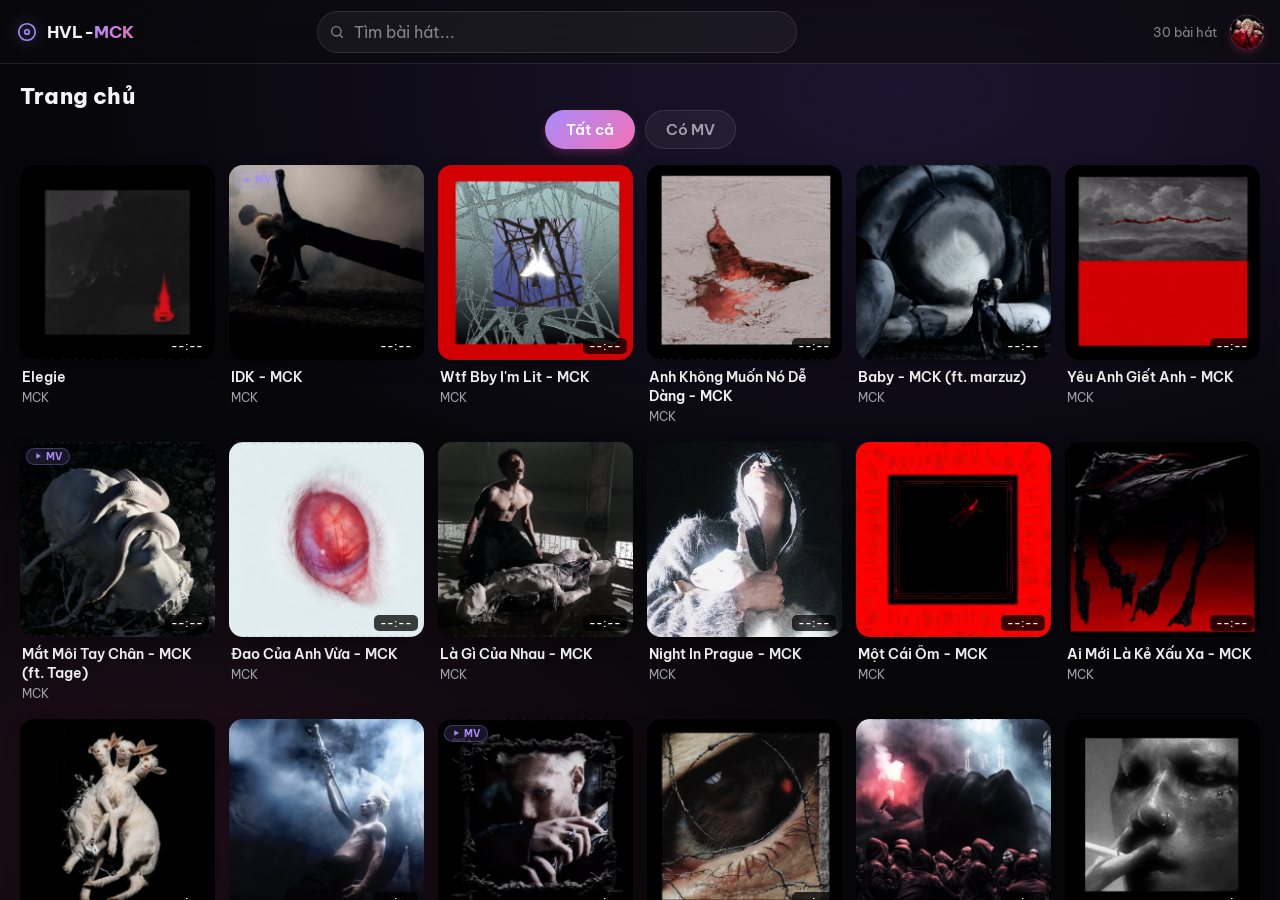
==== index.html @ 8ac19ee5 "feat: show back button while fullscreen to exit first Browsers do not paint anything outside the ful" ====
<!doctype html>
<html lang="vi">
  <head>
    <meta charset="UTF-8" />
    <meta
      name="viewport"
      content="width=device-width, initial-scale=1, viewport-fit=cover"
    />
    <title>HVL-MCK — 30 bài hát</title>
    <meta name="theme-color" content="#07070a" />
    <meta
      name="description"
      content="Trình nghe nhạc offline cho bộ sưu tập 30 bài hát MCK"
    />
    <link rel="manifest" href="manifest.json" />
    <link rel="icon" href="images/logo.jpg" type="image/jpeg" />
    <link rel="apple-touch-icon" href="images/logo.jpg" />
    <link rel="preconnect" href="https://fonts.googleapis.com" />
    <link rel="preconnect" href="https://fonts.gstatic.com" crossorigin />
    <link
      href="https://fonts.googleapis.com/css2?family=Be+Vietnam+Pro:wght@400;500;600;700;800&display=swap"
      rel="stylesheet"
    />
    <link rel="stylesheet" href="css/style.css" />
  </head>
  <body>
    <div class="ambient" id="ambient" aria-hidden="true"></div>

    <div id="app">
      <header class="topbar">
        <div class="brand" id="brand-home" role="button" tabindex="0" aria-label="Về trang chủ">
          <span class="brand-mark">
            <svg
              viewBox="0 0 24 24"
              width="22"
              height="22"
              fill="none"
              stroke="currentColor"
              stroke-width="1.8"
              stroke-linecap="round"
              stroke-linejoin="round"
            >
              <circle cx="12" cy="12" r="9" />
              <circle cx="12" cy="12" r="2.5" />
            </svg>
          </span>
          <span class="brand-name">HVL-<em>MCK</em></span>
        </div>
        <div class="search">
          <svg
            class="search-icon"
            viewBox="0 0 24 24"
            width="16"
            height="16"
            fill="none"
            stroke="currentColor"
            stroke-width="2"
            stroke-linecap="round"
          >
            <circle cx="11" cy="11" r="7" />
            <path d="m20 20-3.5-3.5" />
          </svg>
          <input
            id="search-input"
            type="search"
            placeholder="Tìm bài hát..."
            autocomplete="off"
          />
        </div>
        <div class="topbar-meta">
          <span id="song-count">30 bài hát</span>
          <span class="topbar-avatar" aria-hidden="true"><img src="images/logo.jpg" alt="HVL-MCK" /></span>
        </div>
      </header>

      <div class="yt-body">
        <main class="main">
          <section id="view-home" class="view view-home">
            <div class="view-head">
              <h1 id="home-title" class="view-title">Trang chủ</h1>
              <div class="filter-group" id="filter-group">
                <button
                  type="button"
                  class="filter-pill active"
                  data-filter="all"
                >
                  Tất cả
                </button>
                <button type="button" class="filter-pill" data-filter="mv">
                  Có MV
                </button>
              </div>
            </div>
            <ul id="card-grid" class="card-grid"></ul>
            <p id="no-results" class="no-results" hidden>
              Không tìm thấy bài hát nào.
            </p>
          </section>

          <section id="view-watch" class="view view-watch" hidden>
            <div class="watch-cols">
              <div class="watch-player">
                <button
                  id="btn-back"
                  class="icon-btn"
                  aria-label="Quay lại trang chủ"
                >
                  <svg
                    viewBox="0 0 24 24"
                    width="20"
                    height="20"
                    fill="none"
                    stroke="currentColor"
                    stroke-width="2"
                    stroke-linecap="round"
                    stroke-linejoin="round"
                  >
                    <path d="M15 18l-6-6 6-6" />
                  </svg>
                </button>
                <div class="watch-stage">
                  <div class="stage-visual" id="stage-visual">
                    <div class="stage-empty" id="stage-empty">
                    <svg
                      viewBox="0 0 24 24"
                      width="40"
                      height="40"
                      fill="none"
                      stroke="currentColor"
                      stroke-width="1.5"
                      stroke-linecap="round"
                      stroke-linejoin="round"
                    >
                      <circle cx="12" cy="12" r="9" />
                      <path d="M9 15V9l7-2v6" />
                    </svg>
                    <p>Chọn một bài hát để bắt đầu</p>
                  </div>
                  <video
                    id="audio-el"
                    class="audio-video"
                    playsinline
                    preload="metadata"
                    muted
                    hidden
                  ></video>
                  <video
                    id="mv-video"
                    class="mv-video"
                    playsinline
                    preload="metadata"
                    muted
                    hidden
                  ></video>
                  <!--
                    The real, always-audible sound source. audio-el/mv-video above are
                    muted decorative pictures only — see js/app.js for why.
                  -->
                  <audio id="sound-el" preload="metadata" hidden></audio>
                  <div class="stage-overlay">
                    <div class="progress-row">
                      <span id="time-current" class="time">0:00</span>
                      <input
                        id="progress"
                        class="progress"
                        type="range"
                        min="0"
                        max="100"
                        value="0"
                        step="0.1"
                        aria-label="Tiến trình bài hát"
                      />
                      <span id="time-duration" class="time">0:00</span>
                    </div>
                    <div class="controls-row">
                      <button
                        id="btn-shuffle"
                        class="ctrl-btn"
                        title="Phát ngẫu nhiên"
                        aria-label="Phát ngẫu nhiên"
                      >
                        <svg
                          viewBox="0 0 24 24"
                          width="20"
                          height="20"
                          fill="none"
                          stroke="currentColor"
                          stroke-width="2"
                          stroke-linecap="round"
                          stroke-linejoin="round"
                        >
                          <path d="M3 7h4l10 10h4" />
                          <path d="M17 7h4v4" />
                          <path d="M3 17h4l2.5-2.5" />
                          <path d="m14.5 9.5 2.5-2.5h4" />
                        </svg>
                      </button>
                      <button
                        id="btn-prev"
                        class="ctrl-btn"
                        title="Bài trước"
                        aria-label="Bài trước"
                      >
                        <svg
                          viewBox="0 0 24 24"
                          width="22"
                          height="22"
                          fill="currentColor"
                        >
                          <path d="M6 5h2v14H6zM20 5v14l-11-7z" />
                        </svg>
                      </button>
                      <button
                        id="btn-play"
                        class="ctrl-btn play-btn"
                        title="Phát / Tạm dừng"
                        aria-label="Phát hoặc tạm dừng"
                      >
                        <svg
                          id="icon-play"
                          class="icon-play"
                          viewBox="0 0 24 24"
                          width="26"
                          height="26"
                          fill="currentColor"
                        >
                          <path d="M8 5.5v13l11-6.5-11-6.5z" />
                        </svg>
                        <svg
                          id="icon-pause"
                          class="icon-pause"
                          viewBox="0 0 24 24"
                          width="26"
                          height="26"
                          fill="currentColor"
                        >
                          <path d="M7 5h3.5v14H7zM13.5 5H17v14h-3.5z" />
                        </svg>
                      </button>
                      <button
                        id="btn-next"
                        class="ctrl-btn"
                        title="Bài sau"
                        aria-label="Bài sau"
                      >
                        <svg
                          viewBox="0 0 24 24"
                          width="22"
                          height="22"
                          fill="currentColor"
                        >
                          <path d="M16 5h2v14h-2zM4 5v14l11-7z" />
                        </svg>
                      </button>
                      <button
                        id="btn-repeat"
                        class="ctrl-btn"
                        title="Lặp lại"
                        aria-label="Lặp lại"
                      >
                        <svg
                          viewBox="0 0 24 24"
                          width="20"
                          height="20"
                          fill="none"
                          stroke="currentColor"
                          stroke-width="2"
                          stroke-linecap="round"
                          stroke-linejoin="round"
                        >
                          <path d="m17 2 4 4-4 4" />
                          <path d="M3 11V9a4 4 0 0 1 4-4h14" />
                          <path d="m7 22-4-4 4-4" />
                          <path d="M21 13v2a4 4 0 0 1-4 4H3" />
                        </svg>
                        <span id="repeat-one-badge" class="repeat-one-badge">1</span>
                      </button>
                      <button
                        id="btn-fullscreen"
                        class="ctrl-btn fullscreen-btn"
                        title="Toàn màn hình"
                        aria-label="Xem toàn màn hình"
                      >
                        <svg
                          id="icon-fs-expand"
                          class="icon-fs-expand"
                          viewBox="0 0 24 24"
                          width="18"
                          height="18"
                          fill="none"
                          stroke="currentColor"
                          stroke-width="2"
                          stroke-linecap="round"
                          stroke-linejoin="round"
                        >
                          <path d="M8 3H5a2 2 0 0 0-2 2v3" />
                          <path d="M21 8V5a2 2 0 0 0-2-2h-3" />
                          <path d="M3 16v3a2 2 0 0 0 2 2h3" />
                          <path d="M16 21h3a2 2 0 0 0 2-2v-3" />
                        </svg>
                        <svg
                          id="icon-fs-collapse"
                          class="icon-fs-collapse"
                          viewBox="0 0 24 24"
                          width="18"
                          height="18"
                          fill="none"
                          stroke="currentColor"
                          stroke-width="2"
                          stroke-linecap="round"
                          stroke-linejoin="round"
                        >
                          <path d="M8 3v3a2 2 0 0 1-2 2H3" />
                          <path d="M21 8h-3a2 2 0 0 1-2-2V3" />
                          <path d="M3 16h3a2 2 0 0 1 2 2v3" />
                          <path d="M16 21v-3a2 2 0 0 1 2-2h3" />
                        </svg>
                      </button>
                    </div>
                  </div>
                  <button
                    id="btn-fs-back"
                    class="icon-btn fs-back-btn"
                    aria-label="Thoát toàn màn hình"
                  >
                    <svg
                      viewBox="0 0 24 24"
                      width="20"
                      height="20"
                      fill="none"
                      stroke="currentColor"
                      stroke-width="2"
                      stroke-linecap="round"
                      stroke-linejoin="round"
                    >
                      <path d="M15 18l-6-6 6-6" />
                    </svg>
                  </button>
                </div>
                <div class="watch-top-info">
                  <div class="watch-top-text">
                    <h2 id="stage-title" class="stage-title">
                      Chưa phát bài nào
                    </h2>
                    <p id="stage-sub" class="stage-sub">MCK</p>
                  </div>
                  <div class="view-toggle" id="view-toggle">
                    <button
                      type="button"
                      class="view-btn active"
                      data-mode="image"
                    >
                      <svg
                        viewBox="0 0 24 24"
                        width="16"
                        height="16"
                        fill="none"
                        stroke="currentColor"
                        stroke-width="2"
                        stroke-linecap="round"
                        stroke-linejoin="round"
                      >
                        <path d="M9 18V5l12-2v13" />
                        <circle cx="6" cy="18" r="3" />
                        <circle cx="18" cy="16" r="3" />
                      </svg>
                      <span>Audio</span>
                    </button>
                    <button
                      type="button"
                      class="view-btn"
                      data-mode="mv"
                      id="mv-toggle-btn"
                      disabled
                    >
                      <svg
                        viewBox="0 0 24 24"
                        width="16"
                        height="16"
                        fill="currentColor"
                      >
                        <path d="M8 5.5v13l11-6.5-11-6.5z" />
                      </svg>
                      <span>MV</span>
                    </button>
                  </div>
                </div>
                </div>
              </div>
              <aside class="watch-list" aria-label="Danh sách phát">
                <h3 class="watch-list-title">Danh sách phát</h3>
                <ul id="song-list" class="song-list"></ul>
              </aside>
            </div>
          </section>

          <footer class="site-footer" aria-label="Thông tin website">
            <div class="footer-grid">
              <div class="footer-brand-col">
                <div class="footer-brand">
                  <img
                    class="footer-logo"
                    src="images/logo.jpg"
                    alt="Logo HVL-MCK"
                    loading="lazy"
                  />
                  <div>
                    <p class="footer-name">HVL-<span>MCK</span></p>
                    <p class="footer-tagline">
                      Không gian âm nhạc dành cho những người yêu MCK.
                    </p>
                  </div>
                </div>
                <p class="footer-note">
                  Trình nghe nhạc nhẹ, nhanh và hoạt động ngoại tuyến —
                  dành riêng cho bộ sưu tập 30 ca khúc của MCK.
                </p>
              </div>

              <div class="footer-cols">
                <section class="footer-section" aria-labelledby="footer-about-title">
                  <h2 id="footer-about-title" class="footer-heading">Về trang web</h2>
                  <ul class="footer-list">
                    <li>Đầy đủ 30 track và 6 MV từ album</li>
                    <li>Phát nền &amp; điều khiển bằng phím tắt</li>
                    <li>Tìm kiếm không dấu</li>
                    <li>PWA — cài đặt và dùng offline</li>
                  </ul>
                </section>

                <section class="footer-section" aria-labelledby="footer-author-title">
                  <h2 id="footer-author-title" class="footer-heading">Người xây dựng</h2>
                  <div class="footer-author">
                    <img
                      class="footer-avt"
                      src="images/my_avt.png"
                      alt="Avatar Twot"
                      loading="lazy"
                    />
                    <p class="footer-text">
                      Thiết kế &amp; phát triển bởi
                      <strong>Twot</strong> — được tạo nên từ niềm đam mê
                      âm nhạc và coding.
                    </p>
                  </div>
                  <ul class="footer-contact" aria-label="Liên hệ">
                    <li>
                      <svg viewBox="0 0 24 24" width="14" height="14" fill="none" stroke="currentColor" stroke-width="2" stroke-linecap="round" stroke-linejoin="round" aria-hidden="true">
                        <rect x="2" y="4" width="20" height="16" rx="2" />
                        <path d="m22 7-10 6L2 7" />
                      </svg>
                      <a href="mailto:nguyenngoctinh011258@gmail.com">nguyenngoctinh011258@gmail.com</a>
                    </li>
                    <li>
                      <svg viewBox="0 0 24 24" width="14" height="14" fill="currentColor" aria-hidden="true">
                        <path d="M12 .3a12 12 0 0 0-3.8 23.4c.6.1.8-.3.8-.6v-2c-3.3.7-4-1.6-4-1.6-.6-1.4-1.4-1.8-1.4-1.8-1.1-.8.1-.8.1-.8 1.2.1 1.9 1.3 1.9 1.3 1.1 1.9 2.9 1.3 3.6 1 .1-.8.4-1.3.8-1.6-2.7-.3-5.5-1.4-5.5-6 0-1.3.5-2.4 1.3-3.2-.1-.3-.6-1.6.1-3.2 0 0 1-.3 3.4 1.3a11.7 11.7 0 0 1 6.2 0c2.3-1.6 3.4-1.3 3.4-1.3.7 1.6.2 2.9.1 3.2.8.8 1.3 1.9 1.3 3.2 0 4.6-2.8 5.6-5.5 6 .4.4.8 1.1.8 2.2v3.3c0 .3.2.7.8.6A12 12 0 0 0 12 .3" />
                      </svg>
                      <a href="https://github.com/twotnguyen" target="_blank" rel="noopener">twotnguyen</a>
                    </li>
                    <li>
                      <svg viewBox="0 0 24 24" width="14" height="14" fill="currentColor" aria-hidden="true">
                        <path d="M24 12.07C24 5.4 18.63 0 12 0S0 5.4 0 12.07c0 6.02 4.39 11.01 10.13 11.93v-8.44H7.08v-3.49h3.05V9.41c0-3.02 1.79-4.7 4.53-4.7 1.31 0 2.68.24 2.68.24v2.97h-1.51c-1.49 0-1.96.93-1.96 1.89v2.26h3.33l-.53 3.49h-2.8V24C19.61 23.08 24 18.09 24 12.07" />
                      </svg>
                      <a href="https://www.facebook.com/nguyen.tinh.754402" target="_blank" rel="noopener">Nguyen Tinh</a>
                    </li>
                    <li>
                      <svg viewBox="0 0 24 24" width="14" height="14" fill="currentColor" aria-hidden="true">
                        <path d="M12 2.16c3.2 0 3.58.01 4.85.07 1.17.05 1.8.25 2.23.41.56.22.96.48 1.38.9.42.42.68.82.9 1.38.16.42.36 1.06.41 2.23.06 1.27.07 1.65.07 4.85s-.01 3.58-.07 4.85c-.05 1.17-.25 1.8-.41 2.23-.22.56-.48.96-.9 1.38-.42.42-.82.68-1.38.9-.42.16-1.06.36-2.23.41-1.27.06-1.65.07-4.85.07s-3.58-.01-4.85-.07c-1.17-.05-1.8-.25-2.23-.41a3.7 3.7 0 0 1-1.38-.9 3.7 3.7 0 0 1-.9-1.38c-.16-.42-.36-1.06-.41-2.23C2.17 15.58 2.16 15.2 2.16 12s.01-3.58.07-4.85c.05-1.17.25-1.8.41-2.23.22-.56.48-.96.9-1.38.42-.42.82-.68 1.38-.9.42-.16 1.06-.36 2.23-.41C8.42 2.17 8.8 2.16 12 2.16M12 0C8.74 0 8.33.01 7.05.07 5.78.13 4.9.33 4.14.63c-.79.3-1.46.72-2.13 1.38A5.88 5.88 0 0 0 .63 4.14C.33 4.9.13 5.78.07 7.05.01 8.33 0 8.74 0 12s.01 3.67.07 4.95c.06 1.27.26 2.15.56 2.91.3.79.72 1.46 1.38 2.13a5.88 5.88 0 0 0 2.13 1.38c.76.3 1.64.5 2.91.56C8.33 23.99 8.74 24 12 24s3.67-.01 4.95-.07c1.27-.06 2.15-.26 2.91-.56a5.88 5.88 0 0 0 2.13-1.38 5.88 5.88 0 0 0 1.38-2.13c.3-.76.5-1.64.56-2.91.06-1.28.07-1.69.07-4.95s-.01-3.67-.07-4.95c-.06-1.27-.26-2.15-.56-2.91a5.88 5.88 0 0 0-1.38-2.13A5.88 5.88 0 0 0 19.86.63c-.76-.3-1.64-.5-2.91-.56C15.67.01 15.26 0 12 0m0 5.84A6.16 6.16 0 1 0 18.16 12 6.16 6.16 0 0 0 12 5.84M12 16a4 4 0 1 1 4-4 4 4 0 0 1-4 4m7.85-10.4a1.44 1.44 0 1 1-1.44-1.44 1.44 1.44 0 0 1 1.44 1.44" />
                      </svg>
                      <a href="https://www.instagram.com/ybtwot/?hl=en" target="_blank" rel="noopener">ybtwot</a>
                    </li>
                  </ul>
                </section>

                <section class="footer-section" aria-labelledby="footer-tech-title">
                  <h2 id="footer-tech-title" class="footer-heading">Công nghệ</h2>
                  <ul class="footer-tech" aria-label="Công nghệ sử dụng">
                    <li><span class="dot dot-html"></span>HTML5</li>
                    <li><span class="dot dot-css"></span>CSS3</li>
                    <li><span class="dot dot-js"></span>JavaScript</li>
                    <li><span class="dot dot-pwa"></span>PWA</li>
                  </ul>
                </section>
              </div>
            </div>

            <div class="footer-bottom">
              <p class="footer-copyright">&copy; 2026 Twot. All rights reserved.</p>
              <p class="footer-made">
                Làm bằng <span class="heart" aria-hidden="true">&hearts;</span> và âm nhạc
              </p>
            </div>
          </footer>
        </main>
      </div>

      <div class="player-bar" id="player-bar" hidden>
        <div class="pb-row">
          <img id="pb-cover" class="pb-cover" alt="" />
          <div class="pb-info">
            <div id="pb-title" class="pb-title">Chưa phát bài nào</div>
          </div>
          <div class="pb-controls">
            <button id="pb-prev" class="pb-btn" aria-label="Bài trước">
              <svg
                viewBox="0 0 24 24"
                width="20"
                height="20"
                fill="currentColor"
              >
                <path d="M6 5h2v14H6zM20 5v14l-11-7z" />
              </svg>
            </button>
            <button
              id="pb-play"
              class="pb-btn pb-play"
              aria-label="Phát hoặc tạm dừng"
            >
              <svg
                class="icon-play"
                viewBox="0 0 24 24"
                width="20"
                height="20"
                fill="currentColor"
              >
                <path d="M8 5.5v13l11-6.5-11-6.5z" />
              </svg>
              <svg
                class="icon-pause"
                viewBox="0 0 24 24"
                width="20"
                height="20"
                fill="currentColor"
              >
                <path d="M7 5h3.5v14H7zM13.5 5H17v14h-3.5z" />
              </svg>
            </button>
            <button id="pb-next" class="pb-btn" aria-label="Bài sau">
              <svg
                viewBox="0 0 24 24"
                width="20"
                height="20"
                fill="currentColor"
              >
                <path d="M16 5h2v14h-2zM4 5v14l11-7z" />
              </svg>
            </button>
          </div>
        </div>
        <div class="pb-progress">
          <div id="pb-progress-fill" class="pb-progress-fill"></div>
        </div>
      </div>
    </div>

    <script src="js/data.js"></script>
    <script src="js/state.js"></script>
    <script src="js/render.js"></script>
    <script src="js/player.js"></script>
    <script src="js/events.js"></script>
  </body>
</html>
---- css/style.css ----
/* ============ Reset & base ============ */
* { box-sizing: border-box; margin: 0; padding: 0; }
html, body { height: 100%; }
body {
  font-family: "Be Vietnam Pro", -apple-system, BlinkMacSystemFont, "Segoe UI", Roboto, Helvetica, Arial, sans-serif;
  background: var(--bg);
  color: var(--text);
  overflow: hidden;
  -webkit-tap-highlight-color: transparent;
  touch-action: manipulation;
}
button { font: inherit; color: inherit; background: none; border: none; cursor: pointer; }
input[type="search"] { font: inherit; color: inherit; }
img { display: block; max-width: 100%; }
ul { list-style: none; }
[hidden] { display: none !important; }

/* ============ Focus visibility ============ */
:focus { outline: none; }
:focus-visible {
  outline: 2px solid var(--accent-a);
  outline-offset: 2px;
  border-radius: 4px;
}
.card-item:focus-visible, .song-item:focus-visible {
  outline: 2px solid var(--accent-a);
  outline-offset: 2px;
  border-radius: var(--radius-md);
}

/* ============ Theme tokens ============ */
:root {
  --bg: #07070a;
  --bg-elevated: rgba(255,255,255,0.05);
  --bg-hover: rgba(255,255,255,0.08);
  --bg-active: rgba(255,255,255,0.12);
  --border: rgba(255,255,255,0.09);
  --text: #f4f4f6;
  --text-dim: #a1a1ad;
  --text-faint: #86868f;
  --accent-a: #a78bfa;
  --accent-b: #f472b6;
  --accent-grad: linear-gradient(135deg, var(--accent-a), var(--accent-b));
  --radius-lg: 22px;
  --radius-md: 14px;
  --radius-sm: 10px;
  --topbar-h: 64px;
  --playerbar-h: 66px;
  --safe-b: env(safe-area-inset-bottom, 0px);
  --glass: rgba(18,18,24,0.72);
  --glass-border: rgba(255,255,255,0.1);
  --shadow-panel: 0 24px 60px -24px rgba(0,0,0,0.8);
}

/* ============ Ambient background ============ */
.ambient {
  position: fixed; inset: 0; z-index: 0; pointer-events: none;
  background: radial-gradient(120% 90% at 70% 10%, rgba(139,92,246,0.16), transparent 55%),
              radial-gradient(100% 80% at 15% 90%, rgba(236,72,153,0.10), transparent 55%);
}
.ambient::after {
  content: ""; position: absolute; inset: 0;
  background: var(--ambient-img, none) center 30% / cover no-repeat;
  filter: blur(90px) saturate(1.3);
  opacity: 0.32;
  transform: scale(1.15);
  transition: opacity 1.2s ease;
}

/* ============ Scrollbars ============ */
* { scrollbar-width: thin; scrollbar-color: #33333c transparent; }
*::-webkit-scrollbar { width: 8px; height: 8px; }
*::-webkit-scrollbar-thumb { background: #33333c; border-radius: 8px; }
*::-webkit-scrollbar-track { background: transparent; }

/* ============ App shell ============ */
#app { height: 100vh; height: 100dvh; display: flex; flex-direction: column; position: relative; z-index: 1; }

.icon-btn {
  display: inline-flex; align-items: center; justify-content: center;
  width: 40px; height: 40px; border-radius: 50%;
  color: var(--text-dim); flex: 0 0 auto;
  transition: background .12s, color .12s;
}
.icon-btn:hover { background: var(--bg-hover); color: var(--text); }
#btn-back {
  background: var(--bg-elevated);
  border: 1px solid var(--glass-border);
  color: var(--text);
  box-shadow: var(--shadow-panel);
}
#btn-back:hover { background: var(--bg-hover); color: #fff; }
@media (min-width: 1101px) {
  #btn-back {
    position: absolute;
    left: -10px;
    top: 0;
    margin: 0;
    z-index: 5;
  }
  .watch-player { padding-left: 40px; }
}

/* ============ Topbar ============ */
.topbar {
  height: var(--topbar-h); flex: 0 0 auto;
  display: flex; align-items: center; gap: 10px;
  padding: 0 16px;
  background: rgba(10,10,14,0.6);
  backdrop-filter: blur(18px);
  -webkit-backdrop-filter: blur(18px);
  border-bottom: 1px solid var(--glass-border);
  z-index: 30;
}
.brand { display: flex; align-items: center; gap: 9px; white-space: nowrap; font-weight: 700; font-size: 17px; letter-spacing: 0.2px; cursor: pointer; transition: opacity .12s; }
.brand:hover { opacity: 0.85; }
.brand-mark { display: flex; color: var(--accent-a); filter: drop-shadow(0 0 8px rgba(167,139,250,0.55)); }
.brand-name em { font-style: normal; background: var(--accent-grad); -webkit-background-clip: text; background-clip: text; color: transparent; }

.search { flex: 1 1 auto; max-width: 480px; margin: 0 auto; position: relative; display: flex; align-items: center; }
.search-icon { position: absolute; left: 12px; color: var(--text-faint); pointer-events: none; }
.search input {
  width: 100%;
  background: var(--bg-elevated);
  border: 1px solid var(--glass-border);
  border-radius: 999px;
  padding: 10px 16px 10px 36px;
  outline: none;
  transition: border-color .15s, background .15s, box-shadow .15s;
}
.search input::placeholder { color: var(--text-faint); }
.search input:focus { border-color: rgba(167,139,250,0.6); background: var(--bg-hover); box-shadow: 0 0 0 3px rgba(167,139,250,0.15); }
.topbar-meta { margin-left: auto; display: flex; align-items: center; gap: 12px; color: var(--text-faint); font-size: 13px; white-space: nowrap; }
.topbar-avatar {
  display: inline-flex; align-items: center; justify-content: center;
  width: 34px; height: 34px; border-radius: 50%;
  background: var(--accent-grad); color: #fff; font-size: 12px; font-weight: 700;
  box-shadow: 0 4px 14px -6px rgba(236,72,153,0.7);
  overflow: hidden;
}
.topbar-avatar img { width: 100%; height: 100%; object-fit: cover; }

/* ============ Body: sidebar + main ============ */
.yt-body { flex: 1 1 auto; min-height: 0; display: flex; position: relative; overflow: hidden; }

.filter-group { display: flex; gap: 10px; justify-content: center; width: fit-content; margin: 0 auto; }
.filter-pill {
  padding: 9px 20px; border-radius: 999px;
  font-size: 15px; font-weight: 600;
  color: var(--text-dim); background: var(--bg-elevated);
  border: 1px solid var(--glass-border);
  transition: background .12s, color .12s, border-color .12s;
}
.filter-pill:hover { background: var(--bg-hover); color: var(--text); }
.filter-pill.active { background: var(--accent-grad); color: #fff; border-color: transparent; box-shadow: 0 4px 12px -4px rgba(236,72,153,0.5); }

.main { flex: 1 1 auto; min-width: 0; overflow-y: auto; padding: 18px 20px calc(var(--playerbar-h) + 28px); }
.view { display: block; animation: view-in .22s ease; }
@keyframes view-in { from { opacity: 0; transform: translateY(6px); } to { opacity: 1; transform: none; } }
.view-head { margin-bottom: 16px; }
.view-title { font-size: 22px; font-weight: 800; letter-spacing: 0.2px; }

/* ============ Home: card grid ============ */
.card-grid { display: grid; grid-template-columns: repeat(auto-fill, minmax(168px, 1fr)); gap: 18px 14px; }
.card-item { cursor: pointer; min-width: 0; border-radius: var(--radius-md); }
.card-thumb {
  position: relative; aspect-ratio: 1 / 1; width: 100%;
  border-radius: var(--radius-md); overflow: hidden;
  background: var(--bg-elevated);
  box-shadow: 0 8px 24px -12px rgba(0,0,0,0.7);
  transition: box-shadow .18s ease, transform .18s ease;
}
.card-item:hover .card-thumb { transform: translateY(-3px); box-shadow: 0 14px 30px -14px rgba(0,0,0,0.85); }
.card-item:active .card-thumb { transform: scale(0.97); }
.card-img { width: 100%; height: 100%; object-fit: cover; transition: transform .3s ease; }
.card-item:hover .card-img { transform: scale(1.05); }
.card-item.active .card-thumb { box-shadow: 0 0 0 2px var(--accent-a), 0 10px 26px -10px rgba(0,0,0,0.8); }
.card-item:hover .card-title { color: var(--accent-a); }
.card-duration {
  position: absolute; right: 6px; bottom: 6px;
  background: rgba(0,0,0,0.75); color: #fff;
  font-size: 11px; font-weight: 600; padding: 1px 6px; border-radius: 5px;
  font-variant-numeric: tabular-nums; pointer-events: none;
}
.card-thumb .mv-badge { position: absolute; top: 6px; left: 6px; }
.card-play-ov {
  position: absolute; inset: 0;
  display: flex; align-items: center; justify-content: center;
  background: rgba(7,7,10,0.35);
  opacity: 0; transition: opacity .15s;
  pointer-events: none;
}
.card-item:hover .card-play-ov { opacity: 1; }
.card-item.playing .card-play-ov { opacity: 1; }
.card-play-ov svg { width: 46px; height: 46px; color: #fff; filter: drop-shadow(0 4px 12px rgba(0,0,0,0.6)); }
.card-play-ov .icon-pause { display: none; }
.card-item.playing .card-play-ov .icon-play { display: none; }
.card-item.playing .card-play-ov .icon-pause { display: block; }
.card-meta { padding: 8px 2px 0; }
.card-title {
  font-size: 14px; font-weight: 600; line-height: 1.35;
  display: -webkit-box; -webkit-line-clamp: 2; -webkit-box-orient: vertical; overflow: hidden;
  overflow-wrap: break-word;
  transition: color .15s ease;
}
.card-sub { font-size: 12px; color: var(--text-dim); margin-top: 3px; }

.mv-badge {
  display: inline-flex; align-items: center; gap: 3px;
  font-size: 10px; font-weight: 700; letter-spacing: 0.3px;
  color: var(--accent-a);
  background: rgba(167,139,250,0.14);
  border: 1px solid rgba(167,139,250,0.3);
  padding: 1px 6px; border-radius: 999px;
}

.no-results { padding: 40px 20px; text-align: center; color: var(--text-faint); }

/* ============ Site footer ============ */
.site-footer {
  margin-top: 56px;
  padding: 34px 34px 26px;
  border: 1px solid var(--glass-border);
  border-radius: var(--radius-lg);
  background: linear-gradient(135deg, rgba(167,139,250,0.09), rgba(244,114,182,0.05)), var(--glass);
  box-shadow: var(--shadow-panel);
  backdrop-filter: blur(18px);
  -webkit-backdrop-filter: blur(18px);
  position: relative;
  overflow: hidden;
}
.site-footer::before {
  content: "";
  position: absolute; top: 0; left: 0; right: 0;
  height: 2px;
  background: var(--accent-grad);
  opacity: 0.55;
}
.footer-grid {
  display: grid;
  grid-template-columns: minmax(0, 1.1fr) minmax(0, 1.6fr);
  gap: 36px;
}
.footer-brand { display: flex; align-items: center; gap: 14px; }
.footer-logo {
  width: 54px; height: 54px; flex: 0 0 auto;
  border-radius: 50%; object-fit: cover;
  border: 1px solid rgba(255,255,255,0.18);
  box-shadow: 0 8px 24px -10px rgba(236,72,153,0.75);
}
.footer-name { font-size: 20px; font-weight: 800; letter-spacing: 0.2px; }
.footer-name span {
  background: var(--accent-grad);
  -webkit-background-clip: text; background-clip: text;
  color: transparent;
}
.footer-tagline { margin-top: 3px; color: var(--text-dim); font-size: 13px; line-height: 1.55; }
.footer-note {
  margin-top: 18px;
  color: var(--text-dim);
  font-size: 12.5px;
  line-height: 1.7;
  padding: 14px 16px;
  border-radius: var(--radius-md);
  background: rgba(255,255,255,0.04);
  border: 1px solid var(--border);
}
.footer-cols {
  display: grid;
  grid-template-columns: repeat(3, minmax(0, 1fr));
  gap: 24px;
}
.footer-heading {
  margin-bottom: 12px;
  font-size: 12px;
  font-weight: 800;
  letter-spacing: 0.8px;
  text-transform: uppercase;
  color: var(--text);
  padding-bottom: 8px;
  border-bottom: 1px solid var(--border);
  position: relative;
}
.footer-heading::after {
  content: "";
  position: absolute; left: 0; bottom: -1px;
  width: 28px; height: 2px;
  background: var(--accent-grad);
  border-radius: 999px;
}
.footer-list { display: flex; flex-direction: column; gap: 8px; }
.footer-list li {
  position: relative;
  padding-left: 16px;
  color: var(--text-dim);
  font-size: 12.5px;
  line-height: 1.5;
}
.footer-list li::before {
  content: "";
  position: absolute; left: 0; top: 7px;
  width: 6px; height: 6px;
  border-radius: 50%;
  background: var(--accent-a);
  box-shadow: 0 0 8px rgba(167,139,250,0.8);
}
.footer-text { color: var(--text-dim); font-size: 12.5px; line-height: 1.75; }
.footer-text strong { color: var(--accent-a); font-weight: 700; }
.footer-author { display: flex; align-items: center; gap: 12px; }
.footer-avt {
  width: 28px; height: 28px; flex: 0 0 auto;
  border-radius: 50%; object-fit: cover;
  border: 1px solid rgba(255,255,255,0.16);
  box-shadow: 0 4px 12px -6px rgba(167,139,250,0.7);
}
.footer-contact { display: flex; flex-direction: column; gap: 7px; margin-top: 14px; }
.footer-contact li {
  display: flex; align-items: center; gap: 8px;
  color: var(--text-dim); font-size: 12px;
  min-width: 0;
}
.footer-contact svg { flex: 0 0 auto; color: var(--accent-a); }
.footer-contact a {
  color: var(--text-dim);
  text-decoration: none;
  white-space: nowrap; overflow: hidden; text-overflow: ellipsis;
  transition: color .15s;
}
.footer-contact a:hover { color: var(--accent-b); }
.footer-tech { display: flex; flex-wrap: wrap; gap: 8px; }
.footer-tech li {
  display: inline-flex; align-items: center; gap: 6px;
  padding: 5px 11px;
  border: 1px solid var(--border);
  border-radius: 999px;
  background: var(--bg-elevated);
  color: var(--text-dim);
  font-size: 11.5px;
  font-weight: 600;
  letter-spacing: 0.3px;
  transition: border-color .15s, color .15s, transform .15s;
}
.footer-tech li:hover {
  border-color: rgba(167,139,250,0.45);
  color: var(--text);
  transform: translateY(-1px);
}
.footer-tech .dot { width: 8px; height: 8px; border-radius: 50%; flex: 0 0 auto; }
.dot-html { background: #e34c26; box-shadow: 0 0 6px rgba(227,76,38,0.7); }
.dot-css { background: #6633cc; box-shadow: 0 0 6px rgba(102,51,204,0.7); }
.dot-js { background: #f7df1e; box-shadow: 0 0 6px rgba(247,223,30,0.7); }
.dot-pwa { background: var(--accent-b); box-shadow: 0 0 6px rgba(244,114,182,0.7); }
.footer-bottom {
  display: grid;
  grid-template-columns: 1fr auto 1fr;
  align-items: center;
  gap: 20px;
  margin-top: 26px; padding-top: 20px;
  border-top: 1px solid var(--border);
  color: var(--text-faint); font-size: 11.5px;
}
.footer-copyright { grid-column: 2; justify-self: center; }
.footer-made { grid-column: 3; display: inline-flex; align-items: center; gap: 5px; justify-self: end; }
.footer-made .heart {
  color: var(--accent-b);
  animation: heart-beat 1.6s ease-in-out infinite;
  display: inline-block;
}
@keyframes heart-beat {
  0%, 100% { transform: scale(1); }
  15% { transform: scale(1.25); }
  30% { transform: scale(1); }
  45% { transform: scale(1.2); }
}

/* ============ Watch page ============ */
.watch-cols { display: flex; align-items: flex-start; gap: 26px; max-width: 100%; margin: 0; position: relative; }
.watch-player { flex: 1 1 auto; min-width: 0; max-width: 1450px; margin: 0 auto; display: flex; align-items: flex-start; gap: 14px; }
.watch-stage { flex: 1 1 auto; min-width: 0; }
.watch-top-info {
  min-width: 0;
  margin-top: 14px;
  display: grid;
  grid-template-columns: 1fr auto 1fr;
  align-items: center;
}
.watch-top-text { min-width: 0; }

.watch-stage .stage-visual {
  width: 100%;
  aspect-ratio: 16 / 9;
  max-height: 86vh;
  margin: 0 auto;
  position: relative;
  border-radius: var(--radius-lg); overflow: hidden;
  background: var(--bg-elevated);
  box-shadow: var(--shadow-panel);
  display: flex; align-items: center; justify-content: center;
}
.audio-video, .mv-video { width: 100%; height: 100%; object-fit: contain; background: #000; }
.stage-empty { color: var(--text-faint); display: flex; flex-direction: column; align-items: center; gap: 12px; }

.stage-title {
  font-size: 18px; font-weight: 800; line-height: 1.3;
  white-space: nowrap; overflow: hidden; text-overflow: ellipsis;
}
.stage-sub {
  font-size: 12.5px; color: var(--text-dim); margin-top: 2px;
  white-space: nowrap; overflow: hidden; text-overflow: ellipsis;
}

.view-toggle {
  display: flex; justify-content: center; gap: 4px;
  flex: 0 0 auto;
  background: var(--bg-elevated);
  border: 1px solid var(--glass-border);
  padding: 4px; border-radius: 999px;
  width: fit-content;
  backdrop-filter: blur(10px);
  -webkit-backdrop-filter: blur(10px);
}
.view-btn {
  display: inline-flex; align-items: center; gap: 6px;
  padding: 7px 16px; border-radius: 999px;
  font-size: 13.5px; font-weight: 600;
  color: var(--text-dim);
  transition: background .15s, color .15s;
}
.view-btn.active { background: var(--accent-grad); color: #fff; box-shadow: 0 6px 18px -8px rgba(236,72,153,0.7); }
.view-btn:disabled { opacity: .35; cursor: not-allowed; }

/* ============ Stage overlay: progress + controls inside the video frame ============ */
.stage-overlay {
  position: absolute;
  bottom: 0;
  left: 0;
  right: 0;
  display: flex;
  flex-direction: column;
  gap: 6px;
  padding: 14px 20px 16px;
  background: linear-gradient(transparent, rgba(0,0,0,0.55) 45%, rgba(0,0,0,0.85));
  z-index: 10;
  opacity: 0;
  pointer-events: none;
  transition: opacity .2s ease;
}
.stage-visual:hover .stage-overlay,
.stage-visual:focus-within .stage-overlay,
.stage-visual.overlay-visible .stage-overlay {
  opacity: 1;
  pointer-events: auto;
}
.stage-empty:not([hidden]) ~ .stage-overlay {
  display: none !important;
}
.stage-visual.controls-idle .stage-overlay {
  opacity: 0 !important;
  pointer-events: none !important;
}
.progress-row { display: flex; align-items: center; gap: 10px; }
.time { font-size: 11.5px; color: #fff; width: 40px; flex: 0 0 auto; font-variant-numeric: tabular-nums; }
.time:last-child { text-align: right; }

input[type="range"] { -webkit-appearance: none; appearance: none; width: 100%; height: 4px; background: rgba(255,255,255,0.25); border-radius: 4px; outline: none; cursor: pointer; }
input[type="range"]::-webkit-slider-thumb {
  -webkit-appearance: none; appearance: none;
  width: 14px; height: 14px; border-radius: 50%;
  background: #fff; cursor: pointer;
  box-shadow: 0 0 0 4px rgba(167,139,250,0.28);
}
input[type="range"]::-moz-range-thumb { width: 14px; height: 14px; border-radius: 50%; background: #fff; border: none; box-shadow: 0 0 0 4px rgba(167,139,250,0.28); cursor: pointer; }
.progress { flex: 1 1 auto; background: linear-gradient(to right, var(--accent-a) 0%, var(--accent-a) var(--pct,0%), rgba(255,255,255,0.25) var(--pct,0%)); }

.controls-row { display: flex; align-items: center; justify-content: center; gap: 6px; }
#btn-fullscreen.fullscreen-btn { position: absolute; right: 20px; bottom: 16px; width: 36px; height: 36px; }
.icon-fs-collapse { display: none; }
.stage-visual:fullscreen { width: 100vw; height: 100vh; max-height: none; aspect-ratio: auto; border-radius: 0; }
.stage-visual:-webkit-full-screen { width: 100vw; height: 100vh; max-height: none; aspect-ratio: auto; border-radius: 0; }
.stage-visual:fullscreen .icon-fs-expand,
.stage-visual:-webkit-full-screen .icon-fs-expand { display: none; }
.stage-visual:fullscreen .icon-fs-collapse,
.stage-visual:-webkit-full-screen .icon-fs-collapse { display: block; }

/* Back button shown only while the stage is fullscreen — the normal #btn-back
   sits outside the frame, and browsers do not paint anything outside the
   fullscreen element, so this twin lives inside the stage instead. */
.fs-back-btn {
  position: absolute;
  top: calc(14px + env(safe-area-inset-top, 0px));
  left: 14px;
  z-index: 20;
  display: none;
  background: rgba(0,0,0,0.55);
  border: 1px solid rgba(255,255,255,0.15);
  color: #fff;
  backdrop-filter: blur(8px);
  -webkit-backdrop-filter: blur(8px);
  opacity: 0;
  pointer-events: none;
  transition: opacity .2s ease;
}
.stage-visual:fullscreen .fs-back-btn,
.stage-visual:-webkit-full-screen .fs-back-btn,
.stage-visual.is-fullscreen .fs-back-btn { display: flex; }
.stage-visual:hover .fs-back-btn,
.stage-visual:focus-within .fs-back-btn,
.stage-visual.overlay-visible .fs-back-btn {
  opacity: 1;
  pointer-events: auto;
}
.stage-visual.controls-idle .fs-back-btn {
  opacity: 0 !important;
  pointer-events: none !important;
}
.ctrl-btn { position: relative; width: 40px; height: 40px; display: flex; align-items: center; justify-content: center; border-radius: 50%; color: #fff; transition: background .12s, color .12s, transform .1s; }
.ctrl-btn:active { transform: scale(0.92); }
.ctrl-btn:hover { background: rgba(255,255,255,0.15); color: #fff; }
.ctrl-btn.active { color: var(--accent-b); filter: drop-shadow(0 0 6px rgba(244,114,182,0.5)); }

.repeat-one-badge {
  display: none;
  position: absolute;
  top: 50%; left: 50%;
  transform: translate(-50%, -50%);
  min-width: 13px; height: 13px; padding: 0 2px;
  border-radius: 50%;
  background: transparent;
  color: #fff;
  font-size: 9px; font-weight: 800; line-height: 13px;
  text-align: center;
}
#btn-repeat.repeat-one .repeat-one-badge { display: block; }
.play-btn {
  width: 52px; height: 52px; margin: 0 6px;
  background: var(--accent-grad); color: #fff;
  box-shadow: 0 10px 28px -10px rgba(236,72,153,0.7);
}
.play-btn:hover { filter: brightness(1.1); color: #fff; }
.play-btn .icon-pause { display: none; }
body.playing .play-btn .icon-play { display: none; }
body.playing .play-btn .icon-pause { display: block; }

/* ============ Watch: playlist column ============ */
.watch-list { flex: 0 0 400px; width: 400px; }
.watch-list-title { font-size: 15px; font-weight: 700; margin-bottom: 10px; }
.song-list { display: flex; flex-direction: column; gap: 2px; }
.song-item {
  display: flex; align-items: center; gap: 12px;
  padding: 9px 10px;
  border-radius: var(--radius-md);
  border-left: 3px solid transparent;
  cursor: pointer;
  transition: background .12s, border-color .12s;
}
.song-item:hover { background: var(--bg-hover); }
.song-item.active { background: var(--bg-active); border-left-color: var(--accent-a); }
.song-item.active .song-idx { color: var(--accent-a); }
.song-item.active .song-title { color: var(--accent-a); }
.song-thumb { width: 46px; height: 46px; border-radius: var(--radius-sm); object-fit: cover; flex: 0 0 auto; background: var(--bg-elevated); box-shadow: 0 4px 14px -6px rgba(0,0,0,0.7); }
.song-meta { min-width: 0; flex: 1 1 auto; }
.song-title { font-size: 14.5px; font-weight: 600; white-space: nowrap; overflow: hidden; text-overflow: ellipsis; }
.song-sub { font-size: 12px; color: var(--text-dim); margin-top: 2px; display: flex; align-items: center; gap: 6px; white-space: nowrap; overflow: hidden; text-overflow: ellipsis; }
.song-idx { width: 22px; text-align: center; color: var(--text-faint); font-size: 12.5px; flex: 0 0 auto; font-variant-numeric: tabular-nums; }
.song-duration { margin-left: auto; color: var(--text-faint); font-size: 12px; flex: 0 0 auto; font-variant-numeric: tabular-nums; }

.song-eq { display: none; flex: 0 0 auto; align-items: flex-end; gap: 2px; height: 14px; width: 16px; margin-right: 2px; }
.song-item.playing .song-eq { display: flex; }
.song-eq i { display: block; width: 3px; background: var(--accent-b); border-radius: 2px; animation: eq 0.9s ease-in-out infinite; }
.song-eq i:nth-child(1) { animation-delay: -0.6s; }
.song-eq i:nth-child(2) { animation-delay: -0.3s; }
.song-eq i:nth-child(3) { animation-delay: 0s; }
@keyframes eq { 0%,100% { height: 3px; } 50% { height: 14px; } }

/* ============ Bottom player bar ============ */
.player-bar {
  position: fixed; left: 10px; right: 10px; bottom: calc(10px + var(--safe-b));
  height: var(--playerbar-h); z-index: 40;
  display: flex; flex-direction: column;
  background: var(--glass);
  backdrop-filter: blur(20px);
  -webkit-backdrop-filter: blur(20px);
  border: 1px solid var(--glass-border);
  border-radius: var(--radius-md);
  box-shadow: 0 14px 34px -14px rgba(0,0,0,0.8);
  cursor: pointer;
  overflow: hidden;
  transition: border-color .15s ease, box-shadow .15s ease;
}
.player-bar:hover { border-color: rgba(167,139,250,0.4); box-shadow: 0 16px 38px -14px rgba(0,0,0,0.85); }
.pb-progress { position: absolute; bottom: 0; left: 0; right: 0; height: 3px; background: var(--bg-active); }
.pb-progress-fill { height: 100%; width: 0%; background: var(--accent-grad); }
.pb-row { flex: 1 1 auto; display: flex; align-items: center; gap: 12px; padding: 8px 12px; min-width: 0; }
.pb-cover { width: 46px; height: 46px; border-radius: var(--radius-sm); object-fit: cover; flex: 0 0 auto; background: var(--bg-elevated); }
.pb-info { flex: 1 1 auto; min-width: 0; }
.pb-title { font-size: 13.5px; font-weight: 600; white-space: nowrap; overflow: hidden; text-overflow: ellipsis; }
.pb-controls { display: flex; align-items: center; gap: 4px; flex: 0 0 auto; }
.pb-btn { width: 40px; height: 40px; display: flex; align-items: center; justify-content: center; border-radius: 50%; color: var(--text-dim); transition: background .12s, color .12s; }
.pb-btn:hover { background: var(--bg-hover); color: var(--text); }
.pb-play { color: #fff; background: var(--bg-active); }
.pb-play .icon-pause { display: none; }
body.playing .pb-play .icon-play { display: none; }
body.playing .pb-play .icon-pause { display: block; }

/* ============ Responsive ============ */
@media (min-width: 768px) {
  .topbar-meta { display: flex; }
}

@media (min-width: 1024px) {
  .player-bar {
    left: 50%;
    right: auto;
    width: 640px;
    max-width: calc(100vw - 48px);
    transform: translateX(-50%);
    border-radius: var(--radius-lg);
    box-shadow: 0 24px 60px -18px rgba(0,0,0,0.9), 0 0 32px -8px rgba(167,139,250,0.3);
  }
  .player-bar:hover {
    box-shadow: 0 28px 70px -16px rgba(0,0,0,0.95), 0 0 40px -6px rgba(167,139,250,0.45);
  }
  .pb-row { padding: 10px 16px; gap: 14px; }
  .pb-cover { width: 52px; height: 52px; }
  .pb-title { font-size: 15px; }
  .pb-btn { width: 44px; height: 44px; }
}

@media (min-width: 1101px) {
  .watch-list {
    position: sticky;
    top: 0;
    max-height: calc(100dvh - var(--topbar-h) - 24px);
    overflow-y: auto;
    overscroll-behavior: contain;
  }
}

@media (max-width: 1100px) {
  .watch-cols { flex-direction: column; }
  .watch-player { width: 100%; }
  .watch-list { flex: 1 1 auto; width: 100%; }
  .footer-grid { grid-template-columns: 1fr; gap: 26px; }
  .footer-cols { grid-template-columns: repeat(3, minmax(0, 1fr)); }
}

@media (max-width: 767px) {
  .card-grid { grid-template-columns: repeat(auto-fill, minmax(150px, 1fr)); }
  .topbar {
    height: calc(var(--topbar-h) + env(safe-area-inset-top, 0px));
    padding-top: env(safe-area-inset-top, 0px);
    padding-bottom: 0;
  }
  .topbar-meta { display: none; }
  .main {
    padding: calc(14px + env(safe-area-inset-top, 0px)) 14px calc(var(--playerbar-h) + 28px + var(--safe-b));
  }
  .view-head { margin-bottom: 12px; }
  .view-title { font-size: 20px; }
  body.watch-view .topbar { display: none; }
  /* Watch page on phones: full-bleed video with the back button floating
     inside the frame, so no screen space is wasted beside the player. */
  body.watch-view .main { padding-left: 0; padding-right: 0; padding-top: 0; }
  .watch-player { display: block; position: relative; }
  .watch-stage .stage-visual { border-radius: 0; }
  #btn-back {
    position: absolute;
    top: calc(10px + env(safe-area-inset-top, 0px));
    left: 10px;
    margin: 0;
    background: rgba(0,0,0,0.55);
    border-color: rgba(255,255,255,0.15);
    backdrop-filter: blur(8px);
    -webkit-backdrop-filter: blur(8px);
    z-index: 15;
    opacity: 0;
    pointer-events: none;
    transition: opacity .2s ease;
  }
  /* The back button follows the same show/hide lifecycle as the transport
     overlay (shown on tap/focus/hover, hidden when controls go idle). */
  .watch-player:has(.stage-visual:hover) #btn-back,
  .watch-player:has(.stage-visual:focus-within) #btn-back,
  .watch-player:has(.stage-visual.overlay-visible) #btn-back {
    opacity: 1;
    pointer-events: auto;
  }
  .watch-player:has(.stage-visual.controls-idle) #btn-back {
    opacity: 0 !important;
    pointer-events: none !important;
  }
  .watch-top-info, .watch-list { padding: 0 14px; }
  .site-footer { margin-top: 38px; padding: 22px 18px; }
  .footer-cols { grid-template-columns: 1fr; gap: 22px; }
  .footer-bottom { grid-template-columns: 1fr; gap: 10px; }
  .footer-copyright, .footer-made { grid-column: 1; justify-self: center; }

  .watch-top-info { grid-template-columns: 1fr; gap: 10px; margin-top: 12px; }
  .view-toggle { justify-self: center; }
  .stage-title {
    white-space: normal; overflow: hidden; text-overflow: clip;
    display: -webkit-box; -webkit-line-clamp: 2; -webkit-box-orient: vertical;
  }

  /* Fullscreen button joins the transport row instead of floating over it —
     the absolute bottom-right corner spot collides with the repeat button
     once the video frame gets this narrow. */
  .controls-row { gap: 4px; }
  .controls-row .ctrl-btn { width: 34px; height: 34px; }
  .controls-row .play-btn { width: 46px; height: 46px; margin: 0 4px; }
  #btn-fullscreen.fullscreen-btn { position: static; width: 30px; height: 30px; }
}

@media (max-width: 360px) {
  .brand-name { font-size: 15px; }
  .card-grid { grid-template-columns: repeat(auto-fill, minmax(132px, 1fr)); }

  .controls-row { gap: 2px; }
  .controls-row .ctrl-btn { width: 30px; height: 30px; }
  .controls-row .play-btn { width: 42px; height: 42px; margin: 0 2px; }
  #btn-fullscreen.fullscreen-btn { width: 26px; height: 26px; }
}

/* ============ Reduced motion ============ */
@media (prefers-reduced-motion: reduce) {
  .song-eq i { animation: none; height: 8px; }
  .view { animation: none !important; }
}
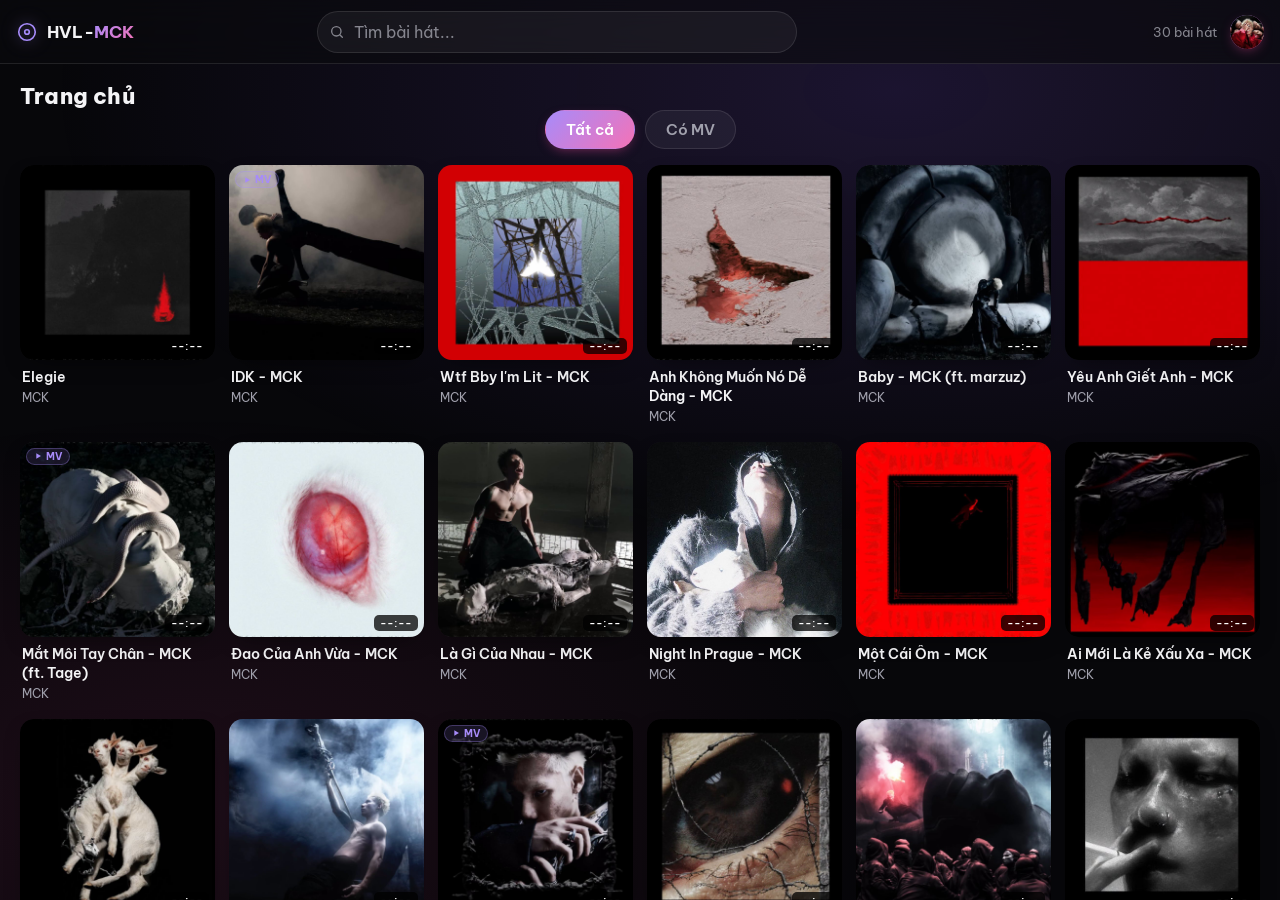
==== commit e44dfecc: "fix: rework the mobile watch page (footer tabs, pinned title, always-tappable back button)" ====
--- a/index.html
+++ b/index.html
@@ -419,8 +419,12 @@
 
               <div class="footer-cols">
                 <section class="footer-section" aria-labelledby="footer-about-title">
-                  <h2 id="footer-about-title" class="footer-heading">Về trang web</h2>
-                  <ul class="footer-list">
+                  <h2 class="footer-heading">
+                    <button type="button" class="footer-tab" id="footer-about-title" aria-expanded="false" aria-controls="footer-about-panel">
+                      Về trang web
+                    </button>
+                  </h2>
+                  <ul class="footer-list" id="footer-about-panel">
                     <li>Đầy đủ 30 track và 6 MV từ album</li>
                     <li>Phát nền &amp; điều khiển bằng phím tắt</li>
                     <li>Tìm kiếm không dấu</li>
@@ -429,21 +433,26 @@
                 </section>
 
                 <section class="footer-section" aria-labelledby="footer-author-title">
-                  <h2 id="footer-author-title" class="footer-heading">Người xây dựng</h2>
-                  <div class="footer-author">
-                    <img
-                      class="footer-avt"
-                      src="images/my_avt.png"
-                      alt="Avatar Twot"
-                      loading="lazy"
-                    />
-                    <p class="footer-text">
-                      Thiết kế &amp; phát triển bởi
-                      <strong>Twot</strong> — được tạo nên từ niềm đam mê
-                      âm nhạc và coding.
-                    </p>
-                  </div>
-                  <ul class="footer-contact" aria-label="Liên hệ">
+                  <h2 class="footer-heading">
+                    <button type="button" class="footer-tab" id="footer-author-title" aria-expanded="false" aria-controls="footer-author-panel">
+                      Người xây dựng
+                    </button>
+                  </h2>
+                  <div id="footer-author-panel">
+                    <div class="footer-author">
+                      <img
+                        class="footer-avt"
+                        src="images/my_avt.png"
+                        alt="Avatar Twot"
+                        loading="lazy"
+                      />
+                      <p class="footer-text">
+                        Thiết kế &amp; phát triển bởi
+                        <strong>Twot</strong> — được tạo nên từ niềm đam mê
+                        âm nhạc và coding.
+                      </p>
+                    </div>
+                    <ul class="footer-contact" aria-label="Liên hệ">
                     <li>
                       <svg viewBox="0 0 24 24" width="14" height="14" fill="none" stroke="currentColor" stroke-width="2" stroke-linecap="round" stroke-linejoin="round" aria-hidden="true">
                         <rect x="2" y="4" width="20" height="16" rx="2" />
@@ -470,11 +479,16 @@
                       <a href="https://www.instagram.com/ybtwot/?hl=en" target="_blank" rel="noopener">ybtwot</a>
                     </li>
                   </ul>
+                  </div>
                 </section>
 
                 <section class="footer-section" aria-labelledby="footer-tech-title">
-                  <h2 id="footer-tech-title" class="footer-heading">Công nghệ</h2>
-                  <ul class="footer-tech" aria-label="Công nghệ sử dụng">
+                  <h2 class="footer-heading">
+                    <button type="button" class="footer-tab" id="footer-tech-title" aria-expanded="false" aria-controls="footer-tech-panel">
+                      Công nghệ
+                    </button>
+                  </h2>
+                  <ul class="footer-tech" aria-label="Công nghệ sử dụng" id="footer-tech-panel">
                     <li><span class="dot dot-html"></span>HTML5</li>
                     <li><span class="dot dot-css"></span>CSS3</li>
                     <li><span class="dot dot-js"></span>JavaScript</li>
--- a/css/style.css
+++ b/css/style.css
@@ -281,6 +281,18 @@
   border-bottom: 1px solid var(--border);
   position: relative;
 }
+.footer-tab {
+  font: inherit;
+  color: inherit;
+  letter-spacing: inherit;
+  text-transform: inherit;
+  background: none;
+  border: 0;
+  padding: 0;
+  width: 100%;
+  text-align: left;
+  cursor: default;
+}
 .footer-heading::after {
   content: "";
   position: absolute; left: 0; bottom: -1px;
@@ -543,7 +555,13 @@
 
 /* ============ Watch: playlist column ============ */
 .watch-list { flex: 0 0 400px; width: 400px; }
-.watch-list-title { font-size: 15px; font-weight: 700; margin-bottom: 10px; }
+.watch-list-title {
+  font-size: 15px; font-weight: 700; margin-bottom: 10px;
+  position: sticky; top: 0; z-index: 5;
+  backdrop-filter: blur(10px);
+  -webkit-backdrop-filter: blur(10px);
+  padding: 8px 0;
+}
 .song-list { display: flex; flex-direction: column; gap: 2px; }
 .song-item {
   display: flex; align-items: center; gap: 12px;
@@ -658,10 +676,35 @@
   .view-head { margin-bottom: 12px; }
   .view-title { font-size: 20px; }
   body.watch-view .topbar { display: none; }
+  /* On phones the watch page is a full-screen player: video and song info
+     stay pinned, the playlist scrolls with its title stuck to the top, and a
+     copy of the footer sits at the very bottom of the playlist so it is
+     reachable by scrolling down. The original footer stays in <main> for the
+     home page only. */
+  body.watch-view .site-footer:not(.site-footer-clone) { display: none; }
+  .watch-list-title {
+    position: sticky;
+    top: 0;
+    z-index: 5;
+    backdrop-filter: blur(10px);
+    -webkit-backdrop-filter: blur(10px);
+    padding: 10px 0 8px;
+    margin-bottom: 6px;
+  }
+  .site-footer-clone { margin-top: 18px; }
   /* Watch page on phones: full-bleed video with the back button floating
-     inside the frame, so no screen space is wasted beside the player. */
-  body.watch-view .main { padding-left: 0; padding-right: 0; padding-top: 0; }
-  .watch-player { display: block; position: relative; }
+     inside the frame. The video and song info stay fixed at the top while
+     only the playlist scrolls in its own container — like a native player,
+     so the playing frame can never scroll off screen. */
+  body.watch-view .main {
+    padding-left: 0; padding-right: 0; padding-top: 0; padding-bottom: 0;
+    display: flex; flex-direction: column; overflow: hidden;
+  }
+  body.watch-view .view { display: flex; flex-direction: column; flex: 1 1 auto; min-height: 0; }
+  .watch-cols { flex: 1 1 auto; min-height: 0; display: flex; flex-direction: column; }
+  .watch-player { flex: 0 0 auto; display: block; }
+  .watch-top-info { flex: 0 0 auto; }
+  .watch-list { flex: 1 1 auto; min-height: 0; overflow-y: auto; overscroll-behavior: contain; -webkit-overflow-scrolling: touch; }
   .watch-stage .stage-visual { border-radius: 0; }
   #btn-back {
     position: absolute;
@@ -673,25 +716,44 @@
     backdrop-filter: blur(8px);
     -webkit-backdrop-filter: blur(8px);
     z-index: 15;
-    opacity: 0;
-    pointer-events: none;
-    transition: opacity .2s ease;
-  }
-  /* The back button follows the same show/hide lifecycle as the transport
-     overlay (shown on tap/focus/hover, hidden when controls go idle). */
-  .watch-player:has(.stage-visual:hover) #btn-back,
-  .watch-player:has(.stage-visual:focus-within) #btn-back,
-  .watch-player:has(.stage-visual.overlay-visible) #btn-back {
-    opacity: 1;
-    pointer-events: auto;
-  }
-  .watch-player:has(.stage-visual.controls-idle) #btn-back {
-    opacity: 0 !important;
-    pointer-events: none !important;
-  }
-  .watch-top-info, .watch-list { padding: 0 14px; }
+  }
+  .watch-top-info { padding: 0 14px; }
+  .watch-list { padding: 0 14px calc(24px + env(safe-area-inset-bottom, 0px)); }
   .site-footer { margin-top: 38px; padding: 22px 18px; }
-  .footer-cols { grid-template-columns: 1fr; gap: 22px; }
+  /* Footer on phones becomes 3 equal tabs: tap to expand its content,
+     tap the active tab again to collapse it. */
+  .footer-cols { grid-template-columns: repeat(3, minmax(0, 1fr)); gap: 8px 10px; }
+  .footer-section { display: contents; }
+  .footer-heading { margin: 0; padding: 0; border-bottom: 0; }
+  .footer-heading::after { display: none; }
+  .footer-tab {
+    width: 100%;
+    padding: 11px 4px;
+    font-size: 11px;
+    font-weight: 800;
+    letter-spacing: 0.5px;
+    text-align: center;
+    color: var(--text-dim);
+    background: var(--bg-elevated);
+    border: 1px solid var(--border);
+    border-radius: var(--radius-md);
+    cursor: pointer;
+    transition: color .15s, border-color .15s, background .15s, box-shadow .15s;
+  }
+  .footer-tab:hover { color: var(--text); border-color: rgba(167,139,250,0.45); }
+  .footer-tab[aria-expanded="true"] {
+    color: #fff;
+    background: var(--accent-grad);
+    border-color: transparent;
+    box-shadow: 0 6px 16px -8px rgba(236,72,153,0.8);
+  }
+  .footer-section > :not(.footer-heading) { display: none; }
+  .footer-section.open > :not(.footer-heading) {
+    display: block;
+    grid-column: 1 / -1;
+    order: 99;
+    animation: view-in .18s ease;
+  }
   .footer-bottom { grid-template-columns: 1fr; gap: 10px; }
   .footer-copyright, .footer-made { grid-column: 1; justify-self: center; }
 
@@ -711,6 +773,44 @@
   #btn-fullscreen.fullscreen-btn { position: static; width: 30px; height: 30px; }
 }
 
+/* Phones in landscape (short screens): the back button also floats inside
+   the video frame. The frame is horizontally centered with empty space
+   beside it, so positionBackButton() computes its real left edge against
+   the stage rect and a CSS var carries the notch inset. */
+@media (orientation: landscape) and (max-height: 500px) {
+  /* Short screens: slim down the mini player so it doesn't eat vertical
+     space that landscape phones cannot spare. */
+  :root { --playerbar-h: 46px; }
+  /* Keep the mini player a compact centered pill instead of a full-width
+     strip — landscape phones are long, so the bar must not stretch
+     across the whole screen. */
+  .player-bar {
+    left: 50%;
+    right: auto;
+    width: min(calc(100vw - 40px), 480px);
+    transform: translateX(-50%);
+    border-radius: var(--radius-lg);
+  }
+  .player-bar { bottom: calc(8px + var(--safe-b)); }
+  .pb-row { padding: 5px 10px; gap: 8px; }
+  .pb-cover { width: 32px; height: 32px; }
+  .pb-title { font-size: 12.5px; }
+  .pb-btn { width: 32px; height: 32px; }
+
+  .watch-player { position: relative; --safe-l: env(safe-area-inset-left, 0px); }
+  #btn-back {
+    position: absolute;
+    top: 10px;
+    left: 10px;
+    margin: 0;
+    background: rgba(0,0,0,0.55);
+    border-color: rgba(255,255,255,0.15);
+    backdrop-filter: blur(8px);
+    -webkit-backdrop-filter: blur(8px);
+    z-index: 15;
+  }
+}
+
 @media (max-width: 360px) {
   .brand-name { font-size: 15px; }
   .card-grid { grid-template-columns: repeat(auto-fill, minmax(132px, 1fr)); }
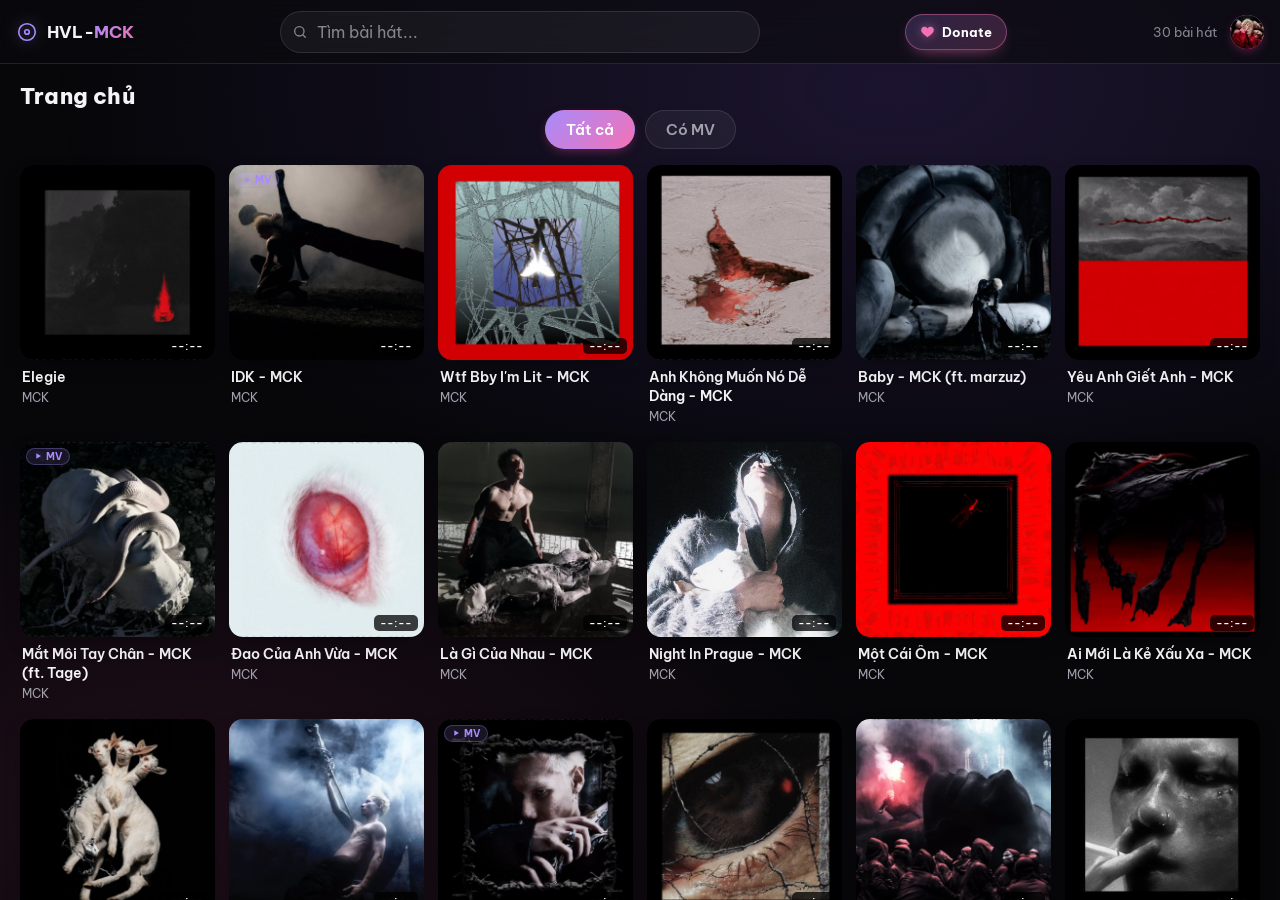
==== commit b0158253: "feat: add donate button to the top bar" ====
--- a/index.html
+++ b/index.html
@@ -67,6 +67,24 @@
             autocomplete="off"
           />
         </div>
+        <button
+          id="donate-btn"
+          class="donate-btn"
+          type="button"
+          title="Ủng hộ HVL-MCK"
+          aria-label="Donate — Ủng hộ HVL-MCK"
+        >
+          <svg
+            viewBox="0 0 24 24"
+            width="15"
+            height="15"
+            fill="currentColor"
+            aria-hidden="true"
+          >
+            <path d="M12 21s-7.2-4.35-9.45-8.55C.85 9.27 2.3 5.5 5.9 4.55A5.1 5.1 0 0 1 12 7.2a5.1 5.1 0 0 1 6.1-2.65c3.6.95 5.05 4.72 3.35 7.9C19.2 16.65 12 21 12 21Z" />
+          </svg>
+          <span>Donate</span>
+        </button>
         <div class="topbar-meta">
           <span id="song-count">30 bài hát</span>
           <span class="topbar-avatar" aria-hidden="true"><img src="images/logo.jpg" alt="HVL-MCK" /></span>
--- a/css/style.css
+++ b/css/style.css
@@ -130,6 +130,27 @@
 }
 .search input::placeholder { color: var(--text-faint); }
 .search input:focus { border-color: rgba(167,139,250,0.6); background: var(--bg-hover); box-shadow: 0 0 0 3px rgba(167,139,250,0.15); }
+.donate-btn {
+  flex: 0 0 auto;
+  min-height: 36px;
+  display: inline-flex; align-items: center; justify-content: center; gap: 7px;
+  padding: 0 14px;
+  border: 1px solid rgba(244,114,182,0.42);
+  border-radius: 999px;
+  background: linear-gradient(135deg, rgba(167,139,250,0.2), rgba(244,114,182,0.2));
+  color: #fff;
+  font-size: 12.5px; font-weight: 700;
+  box-shadow: 0 6px 18px -10px rgba(244,114,182,0.9);
+  transition: transform .15s, border-color .15s, background .15s, box-shadow .15s;
+}
+.donate-btn svg { color: var(--accent-b); filter: drop-shadow(0 0 5px rgba(244,114,182,0.55)); }
+.donate-btn:hover {
+  transform: translateY(-1px);
+  border-color: rgba(244,114,182,0.72);
+  background: linear-gradient(135deg, rgba(167,139,250,0.32), rgba(244,114,182,0.32));
+  box-shadow: 0 9px 22px -10px rgba(244,114,182,0.95);
+}
+.donate-btn:active { transform: scale(0.96); }
 .topbar-meta { margin-left: auto; display: flex; align-items: center; gap: 12px; color: var(--text-faint); font-size: 13px; white-space: nowrap; }
 .topbar-avatar {
   display: inline-flex; align-items: center; justify-content: center;
@@ -457,11 +478,16 @@
   pointer-events: none;
   transition: opacity .2s ease;
 }
-.stage-visual:hover .stage-overlay,
-.stage-visual:focus-within .stage-overlay,
 .stage-visual.overlay-visible .stage-overlay {
   opacity: 1;
   pointer-events: auto;
+}
+@media (hover: hover) {
+  .stage-visual:hover .stage-overlay,
+  .stage-visual:focus-within .stage-overlay {
+    opacity: 1;
+    pointer-events: auto;
+  }
 }
 .stage-empty:not([hidden]) ~ .stage-overlay {
   display: none !important;
@@ -515,11 +541,16 @@
 .stage-visual:fullscreen .fs-back-btn,
 .stage-visual:-webkit-full-screen .fs-back-btn,
 .stage-visual.is-fullscreen .fs-back-btn { display: flex; }
-.stage-visual:hover .fs-back-btn,
-.stage-visual:focus-within .fs-back-btn,
 .stage-visual.overlay-visible .fs-back-btn {
   opacity: 1;
   pointer-events: auto;
+}
+@media (hover: hover) {
+  .stage-visual:hover .fs-back-btn,
+  .stage-visual:focus-within .fs-back-btn {
+    opacity: 1;
+    pointer-events: auto;
+  }
 }
 .stage-visual.controls-idle .fs-back-btn {
   opacity: 0 !important;
@@ -638,10 +669,11 @@
   .player-bar:hover {
     box-shadow: 0 28px 70px -16px rgba(0,0,0,0.95), 0 0 40px -6px rgba(167,139,250,0.45);
   }
-  .pb-row { padding: 10px 16px; gap: 14px; }
+  .pb-row { padding: 7px 16px; gap: 14px; }
   .pb-cover { width: 52px; height: 52px; }
   .pb-title { font-size: 15px; }
   .pb-btn { width: 44px; height: 44px; }
+  .pb-play { background: var(--accent-grad); box-shadow: 0 6px 18px -6px rgba(167,139,250,0.55); }
 }
 
 @media (min-width: 1101px) {
@@ -670,6 +702,11 @@
     padding-bottom: 0;
   }
   .topbar-meta { display: none; }
+  .donate-btn { width: 38px; min-height: 36px; padding: 0; }
+  .donate-btn span {
+    position: absolute; width: 1px; height: 1px; padding: 0; margin: -1px;
+    overflow: hidden; clip: rect(0, 0, 0, 0); white-space: nowrap; border: 0;
+  }
   .main {
     padding: calc(14px + env(safe-area-inset-top, 0px)) 14px calc(var(--playerbar-h) + 28px + var(--safe-b));
   }
@@ -728,6 +765,8 @@
   .footer-heading::after { display: none; }
   .footer-tab {
     width: 100%;
+    height: 100%;
+    align-self: stretch;
     padding: 11px 4px;
     font-size: 11px;
     font-weight: 800;
@@ -790,12 +829,17 @@
     width: min(calc(100vw - 40px), 480px);
     transform: translateX(-50%);
     border-radius: var(--radius-lg);
+    box-shadow: 0 24px 60px -18px rgba(0,0,0,0.9), 0 0 32px -8px rgba(167,139,250,0.3);
+  }
+  .player-bar:hover {
+    box-shadow: 0 28px 70px -16px rgba(0,0,0,0.95), 0 0 40px -6px rgba(167,139,250,0.45);
   }
   .player-bar { bottom: calc(8px + var(--safe-b)); }
   .pb-row { padding: 5px 10px; gap: 8px; }
   .pb-cover { width: 32px; height: 32px; }
   .pb-title { font-size: 12.5px; }
   .pb-btn { width: 32px; height: 32px; }
+  .pb-play { background: var(--accent-grad); box-shadow: 0 4px 14px -4px rgba(167,139,250,0.5); }
 
   .watch-player { position: relative; --safe-l: env(safe-area-inset-left, 0px); }
   #btn-back {
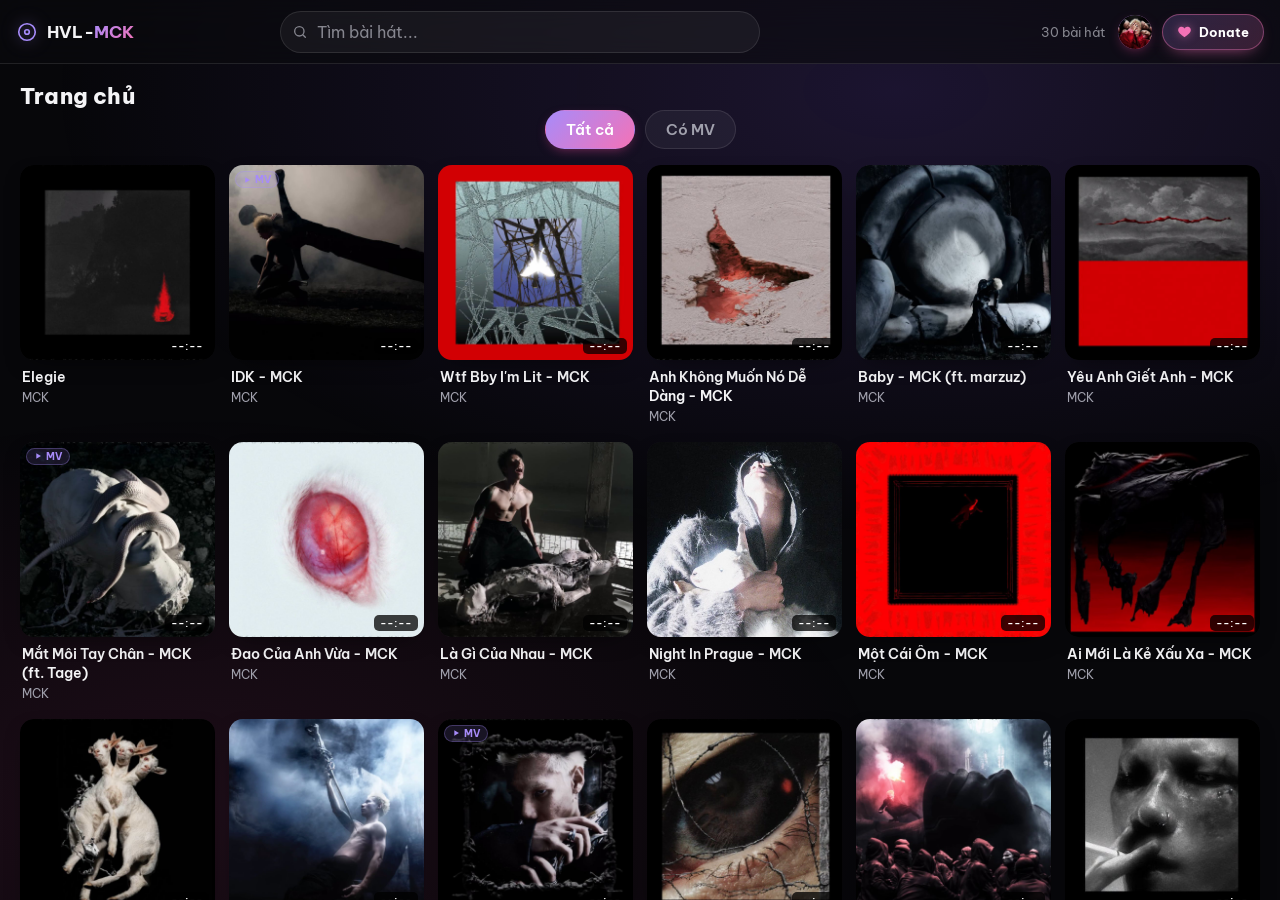
==== commit 9bc2259e: "chore: adjust topbar layout in index.html and bump shell cache to v48" ====
--- a/index.html
+++ b/index.html
@@ -13,15 +13,15 @@
       content="Trình nghe nhạc offline cho bộ sưu tập 30 bài hát MCK"
     />
     <link rel="manifest" href="manifest.json" />
-    <link rel="icon" href="images/logo.jpg" type="image/jpeg" />
-    <link rel="apple-touch-icon" href="images/logo.jpg" />
+    <link rel="icon" href="images/logo-192.png" sizes="192x192" type="image/png" />
+    <link rel="apple-touch-icon" href="images/logo-192.png" sizes="192x192" />
     <link rel="preconnect" href="https://fonts.googleapis.com" />
     <link rel="preconnect" href="https://fonts.gstatic.com" crossorigin />
     <link
       href="https://fonts.googleapis.com/css2?family=Be+Vietnam+Pro:wght@400;500;600;700;800&display=swap"
       rel="stylesheet"
     />
-    <link rel="stylesheet" href="css/style.css" />
+    <link rel="stylesheet" href="css/style.css?v=47" />
   </head>
   <body>
     <div class="ambient" id="ambient" aria-hidden="true"></div>
@@ -67,10 +67,14 @@
             autocomplete="off"
           />
         </div>
-        <button
+        <div class="topbar-meta">
+          <span id="song-count">30 bài hát</span>
+          <span class="topbar-avatar" aria-hidden="true"><img src="images/logo.jpg" alt="HVL-MCK" /></span>
+        </div>
+        <a
           id="donate-btn"
           class="donate-btn"
-          type="button"
+          href="donate.html"
           title="Ủng hộ HVL-MCK"
           aria-label="Donate — Ủng hộ HVL-MCK"
         >
@@ -84,11 +88,7 @@
             <path d="M12 21s-7.2-4.35-9.45-8.55C.85 9.27 2.3 5.5 5.9 4.55A5.1 5.1 0 0 1 12 7.2a5.1 5.1 0 0 1 6.1-2.65c3.6.95 5.05 4.72 3.35 7.9C19.2 16.65 12 21 12 21Z" />
           </svg>
           <span>Donate</span>
-        </button>
-        <div class="topbar-meta">
-          <span id="song-count">30 bài hát</span>
-          <span class="topbar-avatar" aria-hidden="true"><img src="images/logo.jpg" alt="HVL-MCK" /></span>
-        </div>
+        </a>
       </header>
 
       <div class="yt-body">
@@ -589,6 +589,6 @@
     <script src="js/state.js"></script>
     <script src="js/render.js"></script>
     <script src="js/player.js"></script>
-    <script src="js/events.js"></script>
+    <script src="js/events.js?v=44"></script>
   </body>
 </html>
--- a/css/style.css
+++ b/css/style.css
@@ -140,6 +140,7 @@
   background: linear-gradient(135deg, rgba(167,139,250,0.2), rgba(244,114,182,0.2));
   color: #fff;
   font-size: 12.5px; font-weight: 700;
+  text-decoration: none;
   box-shadow: 0 6px 18px -10px rgba(244,114,182,0.9);
   transition: transform .15s, border-color .15s, background .15s, box-shadow .15s;
 }
@@ -508,7 +509,28 @@
   box-shadow: 0 0 0 4px rgba(167,139,250,0.28);
 }
 input[type="range"]::-moz-range-thumb { width: 14px; height: 14px; border-radius: 50%; background: #fff; border: none; box-shadow: 0 0 0 4px rgba(167,139,250,0.28); cursor: pointer; }
-.progress { flex: 1 1 auto; background: linear-gradient(to right, var(--accent-a) 0%, var(--accent-a) var(--pct,0%), rgba(255,255,255,0.25) var(--pct,0%)); }
+.progress {
+  flex: 1 1 auto;
+  height: 5px;
+  background: linear-gradient(to right, #fff 0%, #fff var(--pct, 0%), rgba(255,255,255,.2) var(--pct, 0%), rgba(255,255,255,.2) 100%);
+  box-shadow: 0 1px 8px rgba(0,0,0,.45);
+}
+.progress::-webkit-slider-runnable-track {
+  height: 5px;
+  border-radius: 999px;
+  background: linear-gradient(to right, #fff 0%, #fff var(--pct, 0%), rgba(255,255,255,.2) var(--pct, 0%), rgba(255,255,255,.2) 100%);
+}
+.progress::-webkit-slider-thumb { margin-top: -4.5px; }
+.progress::-moz-range-track {
+  height: 5px;
+  border-radius: 999px;
+  background: rgba(255,255,255,.2);
+}
+.progress::-moz-range-progress {
+  height: 5px;
+  border-radius: 999px;
+  background: #fff;
+}
 
 .controls-row { display: flex; align-items: center; justify-content: center; gap: 6px; }
 #btn-fullscreen.fullscreen-btn { position: absolute; right: 20px; bottom: 16px; width: 36px; height: 36px; }
@@ -753,7 +775,11 @@
     backdrop-filter: blur(8px);
     -webkit-backdrop-filter: blur(8px);
     z-index: 15;
-  }
+    opacity: 0;
+    pointer-events: none;
+    transition: opacity .2s ease, background .12s, color .12s;
+  }
+  #btn-back.controls-visible { opacity: 1; pointer-events: auto; }
   .watch-top-info { padding: 0 14px; }
   .watch-list { padding: 0 14px calc(24px + env(safe-area-inset-bottom, 0px)); }
   .site-footer { margin-top: 38px; padding: 22px 18px; }
@@ -803,13 +829,31 @@
     display: -webkit-box; -webkit-line-clamp: 2; -webkit-box-orient: vertical;
   }
 
-  /* Fullscreen button joins the transport row instead of floating over it —
-     the absolute bottom-right corner spot collides with the repeat button
-     once the video frame gets this narrow. */
-  .controls-row { gap: 4px; }
+  /* Keep previous / play / next locked to the true center. Shuffle and repeat
+     use the symmetric outer columns; fullscreen is independently pinned right. */
+  .controls-row {
+    width: 100%;
+    position: relative;
+    display: grid;
+    grid-template-columns: minmax(0, 1fr) 34px 54px 34px minmax(0, 1fr);
+    align-items: center;
+    gap: 4px;
+  }
   .controls-row .ctrl-btn { width: 34px; height: 34px; }
-  .controls-row .play-btn { width: 46px; height: 46px; margin: 0 4px; }
-  #btn-fullscreen.fullscreen-btn { position: static; width: 30px; height: 30px; }
+  #btn-shuffle { grid-column: 1; justify-self: end; margin-right: 8px; }
+  #btn-prev { grid-column: 2; justify-self: center; }
+  .controls-row .play-btn { grid-column: 3; width: 46px; height: 46px; margin: 0 auto; }
+  #btn-next { grid-column: 4; justify-self: center; }
+  #btn-repeat { grid-column: 5; justify-self: start; margin-left: 8px; }
+  #btn-fullscreen.fullscreen-btn {
+    position: absolute;
+    top: 50%;
+    right: -10px;
+    bottom: auto;
+    width: 30px;
+    height: 30px;
+    transform: translateY(-50%);
+  }
 }
 
 /* Phones in landscape (short screens): the back button also floats inside
@@ -861,7 +905,7 @@
 
   .controls-row { gap: 2px; }
   .controls-row .ctrl-btn { width: 30px; height: 30px; }
-  .controls-row .play-btn { width: 42px; height: 42px; margin: 0 2px; }
+  .controls-row .play-btn { width: 42px; height: 42px; margin: 0 auto; }
   #btn-fullscreen.fullscreen-btn { width: 26px; height: 26px; }
 }
 
